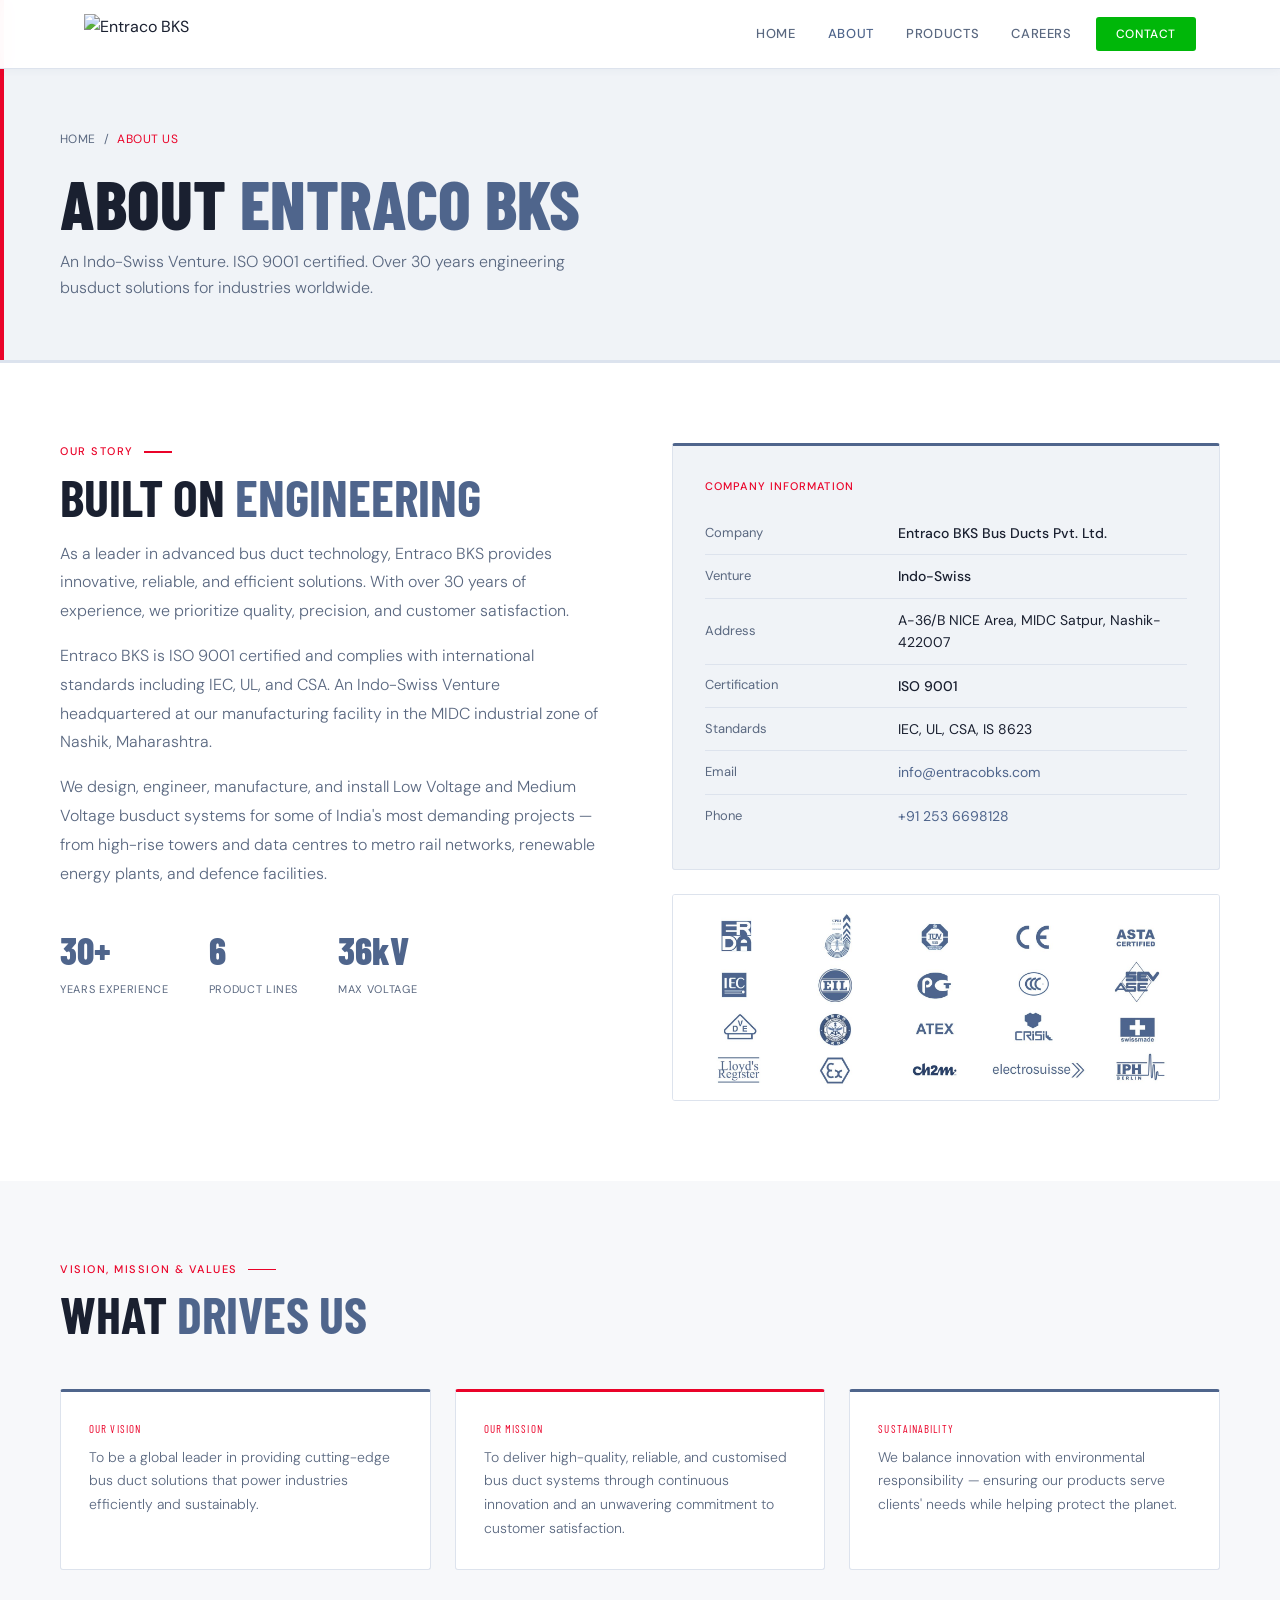
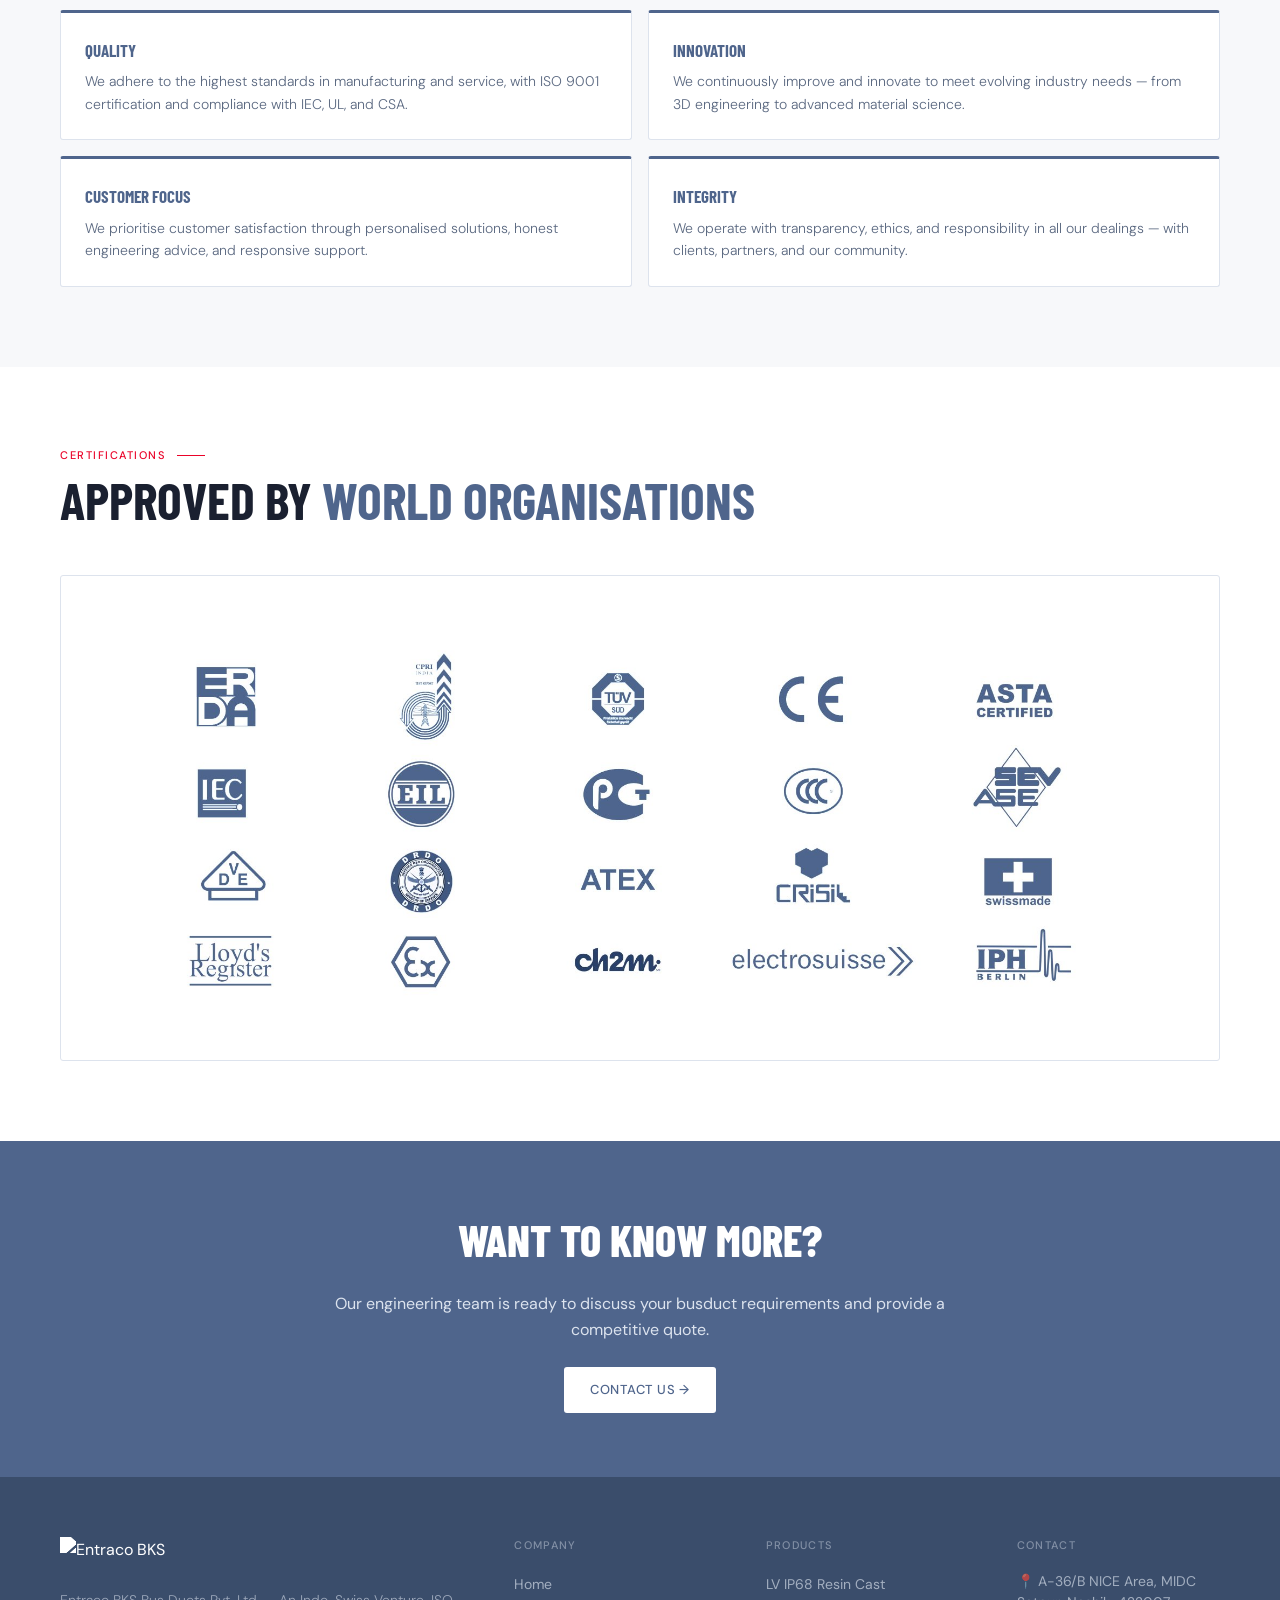
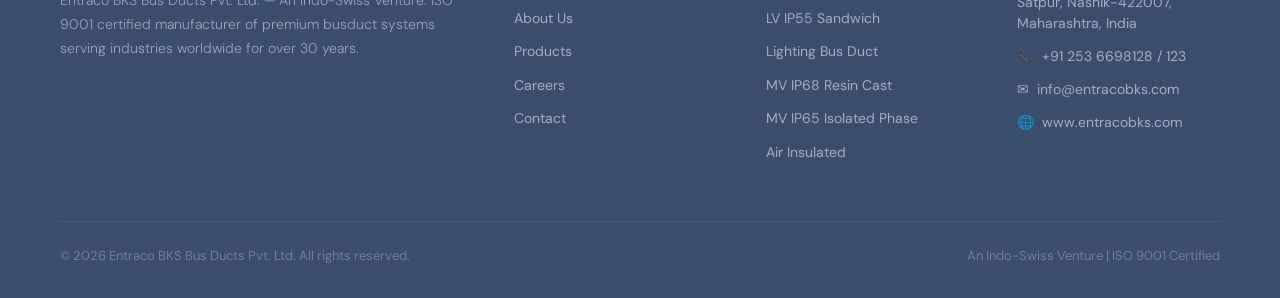
==== about.html @ f5a86797 "Initial upload with green theme and factory updates" ====
<!DOCTYPE html>
<html lang="en">
<head>
  <meta charset="UTF-8"><meta name="viewport" content="width=device-width, initial-scale=1.0">
  <title>About Us — Entraco BKS Bus Ducts Pvt. Ltd.</title>
  <link rel="stylesheet" href="css/style.css">
</head>
<body>
<div id="nav-root"></div>
<section class="page-hero">
  <div class="page-hero-accent"></div>
  <div class="page-hero-inner">
    <div class="breadcrumb"><a href="index.html">Home</a> / <span>About Us</span></div>
    <h1>About <span>Entraco BKS</span></h1>
    <p>An Indo-Swiss Venture. ISO 9001 certified. Over 30 years engineering busduct solutions for industries worldwide.</p>
  </div>
</section>

<section class="section">
  <div class="section-inner">
    <div class="about-grid fade-in">
      <div>
        <div class="section-label">Our Story</div>
        <h2 class="section-title">Built on <span>Engineering</span></h2>
        <p style="color:var(--muted);margin-top:1rem;line-height:1.8;font-weight:300">As a leader in advanced bus duct technology, Entraco BKS provides innovative, reliable, and efficient solutions. With over 30 years of experience, we prioritize quality, precision, and customer satisfaction.</p>
        <p style="color:var(--muted);margin-top:1rem;line-height:1.8;font-weight:300">Entraco BKS is ISO 9001 certified and complies with international standards including IEC, UL, and CSA. An Indo-Swiss Venture headquartered at our manufacturing facility in the MIDC industrial zone of Nashik, Maharashtra.</p>
        <p style="color:var(--muted);margin-top:1rem;line-height:1.8;font-weight:300">We design, engineer, manufacture, and install Low Voltage and Medium Voltage busduct systems for some of India's most demanding projects — from high-rise towers and data centres to metro rail networks, renewable energy plants, and defence facilities.</p>
        <div style="margin-top:2rem;display:flex;gap:2.5rem;flex-wrap:wrap">
          <div><div style="font-family:var(--font-head);font-size:38px;font-weight:800;color:var(--blue)">30+</div><div style="font-size:11px;color:var(--muted);text-transform:uppercase;letter-spacing:0.06em">Years Experience</div></div>
          <div><div style="font-family:var(--font-head);font-size:38px;font-weight:800;color:var(--blue)">6</div><div style="font-size:11px;color:var(--muted);text-transform:uppercase;letter-spacing:0.06em">Product Lines</div></div>
          <div><div style="font-family:var(--font-head);font-size:38px;font-weight:800;color:var(--blue)">36kV</div><div style="font-size:11px;color:var(--muted);text-transform:uppercase;letter-spacing:0.06em">Max Voltage</div></div>
        </div>
      </div>
      <div>
        <div style="background:var(--blue-xs);border:1px solid var(--border);border-top:3px solid var(--blue);padding:2rem;border-radius:3px;margin-bottom:1.5rem">
          <div style="font-size:11px;letter-spacing:0.1em;text-transform:uppercase;color:var(--red);margin-bottom:1rem;font-weight:500">Company Information</div>
          <table style="width:100%;font-size:14px;border-collapse:collapse">
            <tr style="border-bottom:1px solid var(--border)"><td style="padding:10px 0;color:var(--muted);font-size:13px;width:40%">Company</td><td style="padding:10px 0;font-weight:500">Entraco BKS Bus Ducts Pvt. Ltd.</td></tr>
            <tr style="border-bottom:1px solid var(--border)"><td style="padding:10px 0;color:var(--muted);font-size:13px">Venture</td><td style="padding:10px 0;font-weight:500">Indo-Swiss</td></tr>
            <tr style="border-bottom:1px solid var(--border)"><td style="padding:10px 0;color:var(--muted);font-size:13px">Address</td><td style="padding:10px 0">A-36/B NICE Area, MIDC Satpur, Nashik-422007</td></tr>
            <tr style="border-bottom:1px solid var(--border)"><td style="padding:10px 0;color:var(--muted);font-size:13px">Certification</td><td style="padding:10px 0;font-weight:500">ISO 9001</td></tr>
            <tr style="border-bottom:1px solid var(--border)"><td style="padding:10px 0;color:var(--muted);font-size:13px">Standards</td><td style="padding:10px 0">IEC, UL, CSA, IS 8623</td></tr>
            <tr style="border-bottom:1px solid var(--border)"><td style="padding:10px 0;color:var(--muted);font-size:13px">Email</td><td style="padding:10px 0"><a href="mailto:info@entracobks.com" style="color:var(--blue)">info@entracobks.com</a></td></tr>
            <tr><td style="padding:10px 0;color:var(--muted);font-size:13px">Phone</td><td style="padding:10px 0"><a href="tel:+912536698128" style="color:var(--blue)">+91 253 6698128</a></td></tr>
          </table>
        </div>
        <img src="images/certified_img.jpg" alt="Entraco BKS Certifications" style="width:100%;border-radius:3px;border:1px solid var(--border)">
      </div>
    </div>
  </div>
</section>

<section class="section section-alt">
  <div class="section-inner">
    <div class="section-head fade-in">
      <div class="section-label">Vision, Mission & Values</div>
      <h2 class="section-title">What <span>Drives Us</span></h2>
    </div>
    <div style="display:grid;grid-template-columns:1fr 1fr 1fr;gap:1.5rem;margin-bottom:2.5rem" class="fade-in">
      <div style="background:var(--white);border:1px solid var(--border);border-top:3px solid var(--blue);padding:1.75rem;border-radius:3px">
        <div style="font-family:var(--font-head);font-size:11px;letter-spacing:0.1em;text-transform:uppercase;color:var(--red);margin-bottom:0.5rem">Our Vision</div>
        <p style="font-size:14px;color:var(--muted);line-height:1.7;font-weight:300">To be a global leader in providing cutting-edge bus duct solutions that power industries efficiently and sustainably.</p>
      </div>
      <div style="background:var(--white);border:1px solid var(--border);border-top:3px solid var(--red);padding:1.75rem;border-radius:3px">
        <div style="font-family:var(--font-head);font-size:11px;letter-spacing:0.1em;text-transform:uppercase;color:var(--red);margin-bottom:0.5rem">Our Mission</div>
        <p style="font-size:14px;color:var(--muted);line-height:1.7;font-weight:300">To deliver high-quality, reliable, and customised bus duct systems through continuous innovation and an unwavering commitment to customer satisfaction.</p>
      </div>
      <div style="background:var(--white);border:1px solid var(--border);border-top:3px solid var(--blue);padding:1.75rem;border-radius:3px">
        <div style="font-family:var(--font-head);font-size:11px;letter-spacing:0.1em;text-transform:uppercase;color:var(--red);margin-bottom:0.5rem">Sustainability</div>
        <p style="font-size:14px;color:var(--muted);line-height:1.7;font-weight:300">We balance innovation with environmental responsibility — ensuring our products serve clients' needs while helping protect the planet.</p>
      </div>
    </div>
    <div class="value-cards fade-in">
      <div class="value-card"><h4>Quality</h4><p>We adhere to the highest standards in manufacturing and service, with ISO 9001 certification and compliance with IEC, UL, and CSA.</p></div>
      <div class="value-card"><h4>Innovation</h4><p>We continuously improve and innovate to meet evolving industry needs — from 3D engineering to advanced material science.</p></div>
      <div class="value-card"><h4>Customer Focus</h4><p>We prioritise customer satisfaction through personalised solutions, honest engineering advice, and responsive support.</p></div>
      <div class="value-card"><h4>Integrity</h4><p>We operate with transparency, ethics, and responsibility in all our dealings — with clients, partners, and our community.</p></div>
    </div>
  </div>
</section>

<section class="section">
  <div class="section-inner">
    <div class="section-head fade-in">
      <div class="section-label">Certifications</div>
      <h2 class="section-title">Approved by <span>World Organisations</span></h2>
    </div>
    <div class="fade-in" style="background:var(--white);border:1px solid var(--border);border-radius:3px;padding:2.5rem;margin-top:1rem">
      <img src="images/certified_img.jpg" alt="Entraco BKS Certifications — ERDA, CPRI, TÜV SÜD, CE, ASTA, IEC, EIL, ATEX, CRISIL, Lloyd's Register, VDE, DRDO, SwissMade, electrosuisse, IPH Berlin" style="width:100%;height:auto;display:block">
    </div>
  </div>
</section>

<div class="cta-strip">
  <div style="max-width:680px;margin:0 auto">
    <h2>Want to Know More?</h2>
    <p>Our engineering team is ready to discuss your busduct requirements and provide a competitive quote.</p>
    <a href="contact.html" class="btn btn-white">Contact Us →</a>
  </div>
</div>
<div id="footer-root"></div>
<script src="js/components.js"></script>
<script>document.getElementById('nav-root').innerHTML=getNav('about');document.getElementById('footer-root').innerHTML=getFooter();</script>
<script src="js/main.js"></script>
</body>
</html>
---- css/style.css ----
@import url('https://fonts.googleapis.com/css2?family=Barlow+Condensed:wght@400;600;700;800&family=DM+Sans:ital,wght@0,300;0,400;0,500;1,300&display=swap');

:root {
  --blue:    #4f658c;
  --blue-dk: #3a4d6b;
  --blue-lt: #dce3ee;
  --blue-xs: #f0f3f7;
  --link:    #005ea5;
  --green:   #00b709;
  --green-dk:#009207;
  --green-lt:#d2ffd4;
  --red:     #ea0329;
  --red-dk:  #c50222;
  --white:   #ffffff;
  --off:     #f7f8fa;
  --text:    #1a2030;
  --muted:   #5a6880;
  --border:  #dde3ed;
  --font-head: 'Barlow Condensed', sans-serif;
  --font-body: 'DM Sans', sans-serif;
  --max: 1160px;
  --radius: 3px;
}

*, *::before, *::after { box-sizing: border-box; margin: 0; padding: 0; }
html { scroll-behavior: smooth; }
body { font-family: var(--font-body); background: var(--white); color: var(--text); font-size: 16px; line-height: 1.6; overflow-x: hidden; }
img { max-width: 100%; display: block; }
a { color: inherit; text-decoration: none; }
a.text-link { color: var(--link); text-decoration: underline; text-underline-offset: 2px; }
a.text-link:hover { color: var(--blue-dk); }
.badge-green { background: var(--green-lt); color: #006b05; border: 1px solid #a3e8a5; padding: 4px 12px; border-radius: 2px; font-size: 11px; letter-spacing: 0.07em; text-transform: uppercase; font-weight: 500; }
.badge-blue { background: var(--blue-xs); color: var(--link); border: 1px solid var(--blue-lt); padding: 4px 12px; border-radius: 2px; font-size: 11px; letter-spacing: 0.07em; text-transform: uppercase; font-weight: 500; }

.nav { position: fixed; top: 0; left: 0; right: 0; z-index: 100; background: rgba(255,255,255,0.97); backdrop-filter: blur(10px); border-bottom: 1px solid var(--border); box-shadow: 0 1px 8px rgba(79,101,140,0.06); }
.nav-inner { max-width: var(--max); margin: 0 auto; display: flex; align-items: center; justify-content: space-between; padding: 0 1.5rem; height: 68px; }
.nav-logo { display: flex; align-items: center; gap: 10px; }
.nav-logo img { height: 38px; width: auto; object-fit: contain; }
.nav-logo-text { font-family: var(--font-head); font-size: 20px; font-weight: 800; letter-spacing: 0.06em; color: var(--blue); display: flex; align-items: center; gap: 2px; }
.nav-logo-text span { color: var(--red); }
.nav-links { display: flex; align-items: center; gap: 0; list-style: none; }
.nav-links a { display: block; padding: 0 1rem; font-size: 13px; font-weight: 500; letter-spacing: 0.05em; text-transform: uppercase; color: var(--muted); transition: color 0.2s; line-height: 68px; }
.nav-links a:hover, .nav-links a.active { color: var(--blue); }
.nav-cta { background: var(--green) !important; color: var(--white) !important; padding: 9px 20px !important; border-radius: var(--radius); font-size: 12px !important; font-weight: 500 !important; letter-spacing: 0.08em; text-transform: uppercase !important; transition: background 0.2s; line-height: normal !important; margin-left: 0.5rem; }
.nav-cta:hover { background: var(--green-dk) !important; }
.hamburger { display: none; flex-direction: column; gap: 5px; cursor: pointer; padding: 8px; background: none; border: none; }
.hamburger span { display: block; width: 24px; height: 2px; background: var(--blue); transition: all 0.3s; }
.mobile-menu { display: none; position: fixed; inset: 0; z-index: 99; background: var(--white); flex-direction: column; align-items: center; justify-content: center; gap: 2rem; }
.mobile-menu.open { display: flex; }
.mobile-menu a { font-family: var(--font-head); font-size: 34px; font-weight: 800; letter-spacing: 0.05em; text-transform: uppercase; color: var(--text); transition: color 0.2s; }
.mobile-menu a:hover { color: var(--green); }
.mobile-menu .close-btn { position: absolute; top: 1.5rem; right: 1.5rem; background: none; border: none; color: var(--blue); font-size: 32px; cursor: pointer; }

.hero { min-height: 100vh; display: flex; align-items: center; position: relative; overflow: hidden; padding: 100px 1.5rem 60px; background: var(--white); }
.hero-bg-shape { position: absolute; right: 0; top: 0; bottom: 0; width: 46%; background: var(--blue-xs); clip-path: polygon(10% 0, 100% 0, 100% 100%, 0 100%); }
.hero-inner { position: relative; max-width: var(--max); margin: 0 auto; width: 100%; display: grid; grid-template-columns: 1fr 1fr; gap: 4rem; align-items: center; }
.hero-content {}
.hero-visual { position: relative; }
.hero-visual img { width: 100%; max-width: 500px; border-radius: 4px; box-shadow: 0 16px 48px rgba(79,101,140,0.15); }
.hero-tag { display: inline-flex; align-items: center; gap: 8px; background: rgba(234,3,41,0.07); border: 1px solid rgba(234,3,41,0.2); color: var(--red); padding: 6px 14px; border-radius: 2px; font-size: 11px; font-weight: 500; letter-spacing: 0.12em; text-transform: uppercase; margin-bottom: 1.5rem; }
.hero-tag::before { content: ''; width: 6px; height: 6px; background: var(--red); border-radius: 50%; }
.hero h1 { font-family: var(--font-head); font-size: clamp(44px, 5.5vw, 80px); font-weight: 800; line-height: 0.95; letter-spacing: -0.01em; text-transform: uppercase; color: var(--text); margin-bottom: 1.5rem; }
.hero h1 em { color: var(--blue); font-style: normal; display: block; }
.hero-sub { font-size: 16px; color: var(--muted); max-width: 460px; margin-bottom: 2.5rem; font-weight: 300; line-height: 1.7; }
.hero-btns { display: flex; gap: 1rem; flex-wrap: wrap; }
.btn { display: inline-flex; align-items: center; gap: 8px; padding: 13px 26px; border-radius: var(--radius); font-size: 13px; font-weight: 500; letter-spacing: 0.06em; text-transform: uppercase; cursor: pointer; transition: all 0.2s; border: none; font-family: var(--font-body); }
.btn-primary { background: var(--green); color: var(--white); }
.btn-primary:hover { background: var(--green-dk); }
.btn-outline { background: transparent; color: var(--blue); border: 1.5px solid var(--blue); }
.btn-outline:hover { background: var(--blue); color: var(--white); }
.btn-white { background: var(--white); color: var(--blue); }
.btn-white:hover { background: var(--blue-lt); }
.hero-stats { display: flex; gap: 2.5rem; margin-top: 3rem; padding-top: 2rem; border-top: 1px solid var(--border); flex-wrap: wrap; }
.stat-item .num { font-family: var(--font-head); font-size: 38px; font-weight: 800; color: var(--blue); line-height: 1; }
.stat-item .lbl { font-size: 11px; color: var(--muted); letter-spacing: 0.06em; text-transform: uppercase; margin-top: 3px; }

.section { padding: 80px 1.5rem; }
.section-inner { max-width: var(--max); margin: 0 auto; }
.section-alt { background: var(--off); }
.section-blue { background: var(--blue); }
.section-head { margin-bottom: 3rem; }
.section-label { font-size: 11px; letter-spacing: 0.14em; text-transform: uppercase; color: var(--red); font-weight: 500; margin-bottom: 0.5rem; display: flex; align-items: center; gap: 10px; }
.section-label::after { content: ''; flex: 0 0 28px; height: 1.5px; background: var(--red); }
.section-title { font-family: var(--font-head); font-size: clamp(30px, 4.5vw, 52px); font-weight: 700; text-transform: uppercase; line-height: 1.05; color: var(--text); }
.section-title span { color: var(--blue); }
.section-title.inv { color: var(--white); }
.section-title.inv span { color: var(--blue-lt); }
.section-desc { color: var(--muted); font-size: 16px; margin-top: 0.75rem; max-width: 580px; font-weight: 300; }
.section-desc.inv { color: var(--blue-lt); }

.products-grid { display: grid; grid-template-columns: repeat(auto-fill, minmax(270px, 1fr)); gap: 1px; background: var(--border); border: 1px solid var(--border); }
.product-card { background: var(--white); padding: 2rem; display: flex; flex-direction: column; gap: 0.6rem; transition: background 0.2s; text-decoration: none; color: inherit; position: relative; overflow: hidden; }
.product-card::after { content: ''; position: absolute; bottom: 0; left: 0; right: 0; height: 3px; background: var(--red); transform: scaleX(0); transition: transform 0.25s; transform-origin: left; }
.product-card:hover { background: var(--blue-xs); }
.product-card:hover::after { transform: scaleX(1); }
.product-tag { font-size: 10px; letter-spacing: 0.1em; text-transform: uppercase; color: var(--red); font-weight: 500; }
.product-card h3 { font-family: var(--font-head); font-size: 22px; font-weight: 700; text-transform: uppercase; line-height: 1.1; color: var(--blue-dk); }
.product-card p { font-size: 14px; color: var(--muted); font-weight: 300; line-height: 1.5; }
.product-card .arrow { margin-top: auto; padding-top: 0.5rem; font-size: 12px; color: var(--red); letter-spacing: 0.08em; text-transform: uppercase; font-weight: 500; display: flex; align-items: center; gap: 6px; }

.industries-grid { display: grid; grid-template-columns: repeat(auto-fill, minmax(145px, 1fr)); gap: 1px; background: var(--border); border: 1px solid var(--border); margin-top: 2rem; }
.industry-item { background: var(--white); padding: 1.4rem 0.75rem; text-align: center; transition: background 0.2s; }
.industry-item:hover { background: var(--blue-xs); }
.industry-icon { font-size: 24px; margin-bottom: 0.5rem; }
.industry-item h4 { font-size: 11px; letter-spacing: 0.04em; text-transform: uppercase; color: var(--blue); font-weight: 500; line-height: 1.3; }

.advantages-grid { display: grid; grid-template-columns: repeat(auto-fill, minmax(250px, 1fr)); gap: 1rem; margin-top: 2.5rem; }
.advantage-card { border: 1px solid var(--border); padding: 1.25rem 1.5rem; border-radius: var(--radius); background: var(--white); border-left: 3px solid var(--red); transition: box-shadow 0.2s; }
.advantage-card:hover { box-shadow: 0 4px 16px rgba(79,101,140,0.1); }
.advantage-card h4 { font-family: var(--font-head); font-size: 16px; font-weight: 700; text-transform: uppercase; color: var(--blue-dk); margin-bottom: 0.35rem; }
.advantage-card p { font-size: 14px; color: var(--muted); line-height: 1.55; font-weight: 300; }

.certs-grid { display: grid; grid-template-columns: repeat(auto-fill, minmax(105px, 1fr)); gap: 1px; background: var(--border); border: 1px solid var(--border); margin-top: 2rem; }
.cert-item { background: var(--white); padding: 1.25rem 0.5rem; text-align: center; transition: background 0.2s; }
.cert-item:hover { background: var(--blue-xs); }
.cert-name { font-size: 15px; font-weight: 700; color: var(--blue-dk); letter-spacing: 0.04em; font-family: var(--font-head); }
.cert-sub { font-size: 10px; color: var(--muted); text-transform: uppercase; letter-spacing: 0.06em; margin-top: 2px; }

.compare-wrap { overflow-x: auto; margin-top: 2rem; }
.compare-table { width: 100%; border-collapse: collapse; min-width: 500px; }
.compare-table th { background: var(--blue); color: var(--white); padding: 12px 16px; font-size: 13px; font-weight: 500; letter-spacing: 0.04em; text-align: left; }
.compare-table th:first-child { background: var(--blue-dk); }
.compare-table td { padding: 11px 16px; font-size: 14px; border-bottom: 1px solid var(--border); }
.compare-table tr:nth-child(even) td { background: var(--off); }
.compare-table td:first-child { font-weight: 500; color: var(--blue-dk); font-size: 13px; }

.steps { display: flex; flex-direction: column; }
.step { display: grid; grid-template-columns: 76px 1fr; border-bottom: 1px solid var(--border); padding: 1.75rem 0; }
.step:first-child { border-top: 1px solid var(--border); }
.step-num { font-family: var(--font-head); font-size: 54px; font-weight: 800; color: var(--blue-lt); line-height: 1; padding-top: 4px; }
.step-content h3 { font-family: var(--font-head); font-size: 21px; font-weight: 700; text-transform: uppercase; color: var(--blue-dk); margin-bottom: 0.4rem; }
.step-content p { font-size: 14px; color: var(--muted); font-weight: 300; line-height: 1.6; }

.clients-grid { display: grid; grid-template-columns: repeat(auto-fill, minmax(120px, 1fr)); gap: 1px; background: var(--border); border: 1px solid var(--border); }
.client-item { background: var(--white); aspect-ratio: 2/1; display: flex; align-items: center; justify-content: center; padding: 0.75rem; transition: background 0.2s; }
.client-item:hover { background: var(--blue-xs); }
.client-item img { max-height: 36px; width: auto; object-fit: contain; filter: grayscale(1) opacity(0.45); transition: all 0.2s; }
.client-item:hover img { filter: grayscale(0) opacity(1); }

.cta-strip { background: var(--blue); padding: 4rem 1.5rem; text-align: center; }
.cta-strip h2 { font-family: var(--font-head); font-size: clamp(28px, 4vw, 44px); font-weight: 800; text-transform: uppercase; color: var(--white); margin-bottom: 1rem; }
.cta-strip p { color: var(--blue-lt); margin-bottom: 1.5rem; font-size: 16px; }

footer { background: var(--blue-dk); padding: 60px 1.5rem 2rem; }
.footer-inner { max-width: var(--max); margin: 0 auto; display: grid; grid-template-columns: 2fr 1fr 1fr 1fr; gap: 3rem; margin-bottom: 3rem; }
.footer-brand p { font-size: 14px; color: rgba(220,227,238,0.6); line-height: 1.7; margin-top: 1rem; font-weight: 300; }
.footer-logo-text { font-family: var(--font-head); font-size: 22px; font-weight: 800; color: var(--white); letter-spacing: 0.06em; }
.footer-logo-text span { color: var(--red); }
.footer-col h4 { font-size: 11px; letter-spacing: 0.12em; text-transform: uppercase; color: rgba(220,227,238,0.45); font-weight: 500; margin-bottom: 1rem; }
.footer-col ul { list-style: none; }
.footer-col ul li { margin-bottom: 0.5rem; }
.footer-col ul a { font-size: 14px; color: rgba(220,227,238,0.65); transition: color 0.2s; }
.footer-col ul a:hover { color: var(--white); }
.footer-contact-item { display: flex; gap: 8px; margin-bottom: 0.75rem; font-size: 14px; color: rgba(220,227,238,0.65); line-height: 1.5; }
.footer-bottom { border-top: 1px solid rgba(255,255,255,0.08); padding-top: 1.5rem; display: flex; justify-content: space-between; align-items: center; flex-wrap: wrap; gap: 1rem; font-size: 13px; color: rgba(220,227,238,0.35); max-width: var(--max); margin: 0 auto; }

.page-hero { padding: 130px 1.5rem 60px; background: var(--blue-xs); border-bottom: 3px solid var(--blue-lt); position: relative; overflow: hidden; }
.page-hero-inner { position: relative; max-width: var(--max); margin: 0 auto; }
.page-hero-accent { position: absolute; left: 0; top: 0; bottom: 0; width: 4px; background: var(--red); }
.breadcrumb { display: flex; gap: 8px; align-items: center; font-size: 12px; color: var(--muted); margin-bottom: 1.25rem; letter-spacing: 0.04em; text-transform: uppercase; }
.breadcrumb a { color: var(--muted); transition: color 0.2s; }
.breadcrumb a:hover { color: var(--blue); }
.breadcrumb span { color: var(--red); }
.page-hero h1 { font-family: var(--font-head); font-size: clamp(36px, 5.5vw, 68px); font-weight: 800; text-transform: uppercase; line-height: 1; color: var(--text); margin-bottom: 0.75rem; }
.page-hero h1 span { color: var(--blue); }
.page-hero p { font-size: 16px; color: var(--muted); font-weight: 300; max-width: 540px; }

.form-grid { display: grid; grid-template-columns: 1fr 1fr; gap: 1rem; }
.form-full { grid-column: 1 / -1; }
.form-group { display: flex; flex-direction: column; gap: 6px; }
.form-group label { font-size: 12px; letter-spacing: 0.07em; text-transform: uppercase; color: var(--muted); font-weight: 500; }
.form-group input, .form-group textarea, .form-group select { background: var(--off); border: 1.5px solid var(--border); color: var(--text); padding: 11px 14px; border-radius: var(--radius); font-family: var(--font-body); font-size: 15px; transition: border-color 0.2s; outline: none; }
.form-group input:focus, .form-group textarea:focus, .form-group select:focus { border-color: var(--blue); background: var(--white); }
.form-group textarea { min-height: 130px; resize: vertical; }

.spec-table { width: 100%; border-collapse: collapse; }
.spec-table tr { border-bottom: 1px solid var(--border); }
.spec-table td { padding: 11px 0; font-size: 14px; }
.spec-table td:first-child { color: var(--muted); width: 48%; font-size: 13px; }
.spec-table td:last-child { color: var(--text); font-weight: 500; }

.product-detail-grid { display: grid; grid-template-columns: 1fr 1fr; gap: 4rem; align-items: start; }
.about-grid { display: grid; grid-template-columns: 1fr 1fr; gap: 4rem; align-items: start; }
.value-cards { display: grid; grid-template-columns: 1fr 1fr; gap: 1rem; margin-top: 2rem; }
.value-card { background: var(--white); border: 1px solid var(--border); border-top: 3px solid var(--blue); padding: 1.5rem; border-radius: var(--radius); }
.value-card h4 { font-family: var(--font-head); font-size: 17px; font-weight: 700; text-transform: uppercase; color: var(--blue); margin-bottom: 0.4rem; }
.value-card p { font-size: 14px; color: var(--muted); font-weight: 300; line-height: 1.6; }

.job-card { border: 1px solid var(--border); padding: 1.5rem; border-radius: var(--radius); margin-bottom: 1rem; transition: border-color 0.2s; background: var(--white); }
.job-card:hover { border-color: var(--blue); box-shadow: 0 4px 16px rgba(79,101,140,0.08); }
.job-header { display: flex; justify-content: space-between; align-items: flex-start; flex-wrap: wrap; gap: 0.75rem; margin-bottom: 0.75rem; }
.job-title { font-family: var(--font-head); font-size: 21px; font-weight: 700; text-transform: uppercase; color: var(--blue-dk); }
.job-badge { background: rgba(234,3,41,0.07); color: var(--red); border: 1px solid rgba(234,3,41,0.2); padding: 4px 12px; border-radius: 2px; font-size: 11px; letter-spacing: 0.07em; text-transform: uppercase; }
.job-meta { display: flex; gap: 1.25rem; flex-wrap: wrap; margin-bottom: 0.75rem; }
.job-meta span { font-size: 13px; color: var(--muted); }

.fade-in { opacity: 0; transform: translateY(20px); transition: opacity 0.6s ease, transform 0.6s ease; }
.fade-in.visible { opacity: 1; transform: none; }

/* Industries image grid — large images like live site */
.industries-img-grid { display: grid; grid-template-columns: repeat(4, 1fr); gap: 1rem; margin-top: 2rem; }
.ind-img-item { position: relative; border-radius: var(--radius); overflow: hidden; border: 1px solid var(--border); }
.ind-img-item img { width: 100%; aspect-ratio: 2/1; object-fit: cover; display: block; transition: transform 0.3s ease; }
.ind-img-item:hover img { transform: scale(1.04); }
.ind-img-label { position: absolute; bottom: 0; left: 0; right: 0; background: linear-gradient(transparent, rgba(10,22,40,0.82)); color: #fff; padding: 1.5rem 0.75rem 0.65rem; font-size: 12px; font-weight: 500; letter-spacing: 0.06em; text-transform: uppercase; text-align: center; }
@media (max-width: 900px) { .industries-img-grid { grid-template-columns: repeat(3, 1fr); } }
@media (max-width: 580px) { .industries-img-grid { grid-template-columns: repeat(2, 1fr); } }

/* Icon advantages */
.icon-advantages { display: grid; grid-template-columns: repeat(auto-fill, minmax(220px, 1fr)); gap: 1.5rem; margin-top: 2.5rem; }
.icon-adv-card { border: 1px solid var(--border); padding: 1.5rem; border-radius: var(--radius); background: var(--white); text-align: center; transition: box-shadow 0.2s, border-color 0.2s; }
.icon-adv-card:hover { box-shadow: 0 4px 18px rgba(79,101,140,0.1); border-color: var(--blue-lt); }
.icon-adv-icon { width: 56px; height: 56px; margin: 0 auto 1rem; }
.icon-adv-icon img { width: 100%; height: 100%; object-fit: contain; }
.icon-adv-card h4 { font-family: var(--font-head); font-size: 16px; font-weight: 700; text-transform: uppercase; color: var(--blue-dk); margin-bottom: 0.35rem; }
.icon-adv-card p { font-size: 13px; color: var(--muted); line-height: 1.55; font-weight: 300; }

/* Compact page hero */
.page-hero-compact { padding: 95px 1.5rem 32px; background: var(--blue-xs); border-bottom: 2px solid var(--blue-lt); position: relative; overflow: hidden; }
.page-hero-compact h1 { font-family: var(--font-head); font-size: clamp(30px, 4vw, 50px); font-weight: 800; text-transform: uppercase; line-height: 1; color: var(--text); margin-bottom: 0.5rem; }
.page-hero-compact h1 span { color: var(--blue); }
.page-hero-compact p { font-size: 14px; color: var(--muted); font-weight: 300; max-width: 540px; }

/* Product image cards */
.product-img-card { background: var(--white); border: 1px solid var(--border); border-radius: var(--radius); overflow: hidden; transition: box-shadow 0.2s; display: flex; flex-direction: column; }
.product-img-card:hover { box-shadow: 0 6px 24px rgba(79,101,140,0.12); }
.product-img-card img { width: 100%; aspect-ratio: 16/9; object-fit: cover; }
.product-img-card .prod-body { padding: 1.25rem 1.5rem 1.5rem; flex: 1; display: flex; flex-direction: column; gap: 0.5rem; }
.product-img-card .prod-tag { font-size: 10px; letter-spacing: 0.1em; text-transform: uppercase; color: var(--green); font-weight: 500; }
.product-img-card h3 { font-family: var(--font-head); font-size: 20px; font-weight: 700; text-transform: uppercase; color: var(--blue-dk); line-height: 1.1; }
.product-img-card p { font-size: 13px; color: var(--muted); line-height: 1.5; font-weight: 300; flex: 1; }
.product-img-card .prod-specs { display: flex; gap: 0.5rem; flex-wrap: wrap; margin-top: 0.25rem; }
.product-img-card .prod-spec { background: var(--blue-xs); color: var(--blue-dk); font-size: 11px; padding: 3px 8px; border-radius: 2px; font-weight: 500; }
.product-img-card .prod-link { margin-top: 0.75rem; font-size: 12px; color: var(--link); font-weight: 500; letter-spacing: 0.06em; text-transform: uppercase; }

@media (max-width: 900px) {
  .footer-inner { grid-template-columns: 1fr 1fr; }
  .product-detail-grid { grid-template-columns: 1fr; gap: 2rem; }
  .about-grid { grid-template-columns: 1fr; gap: 2rem; }
  .hero-inner { grid-template-columns: 1fr; }
  .hero-visual { display: none; }
  .hero-bg-shape { display: none; }
}
@media (max-width: 640px) {
  .nav-links { display: none; }
  .hamburger { display: flex; }
  .footer-inner { grid-template-columns: 1fr; gap: 2rem; }
  .form-grid { grid-template-columns: 1fr; }
  .hero-stats { gap: 1.5rem; }
  .step { grid-template-columns: 56px 1fr; }
  .step-num { font-size: 38px; }
  .value-cards { grid-template-columns: 1fr; }
  .section { padding: 60px 1.5rem; }
  .advantages-grid { grid-template-columns: 1fr; }
}
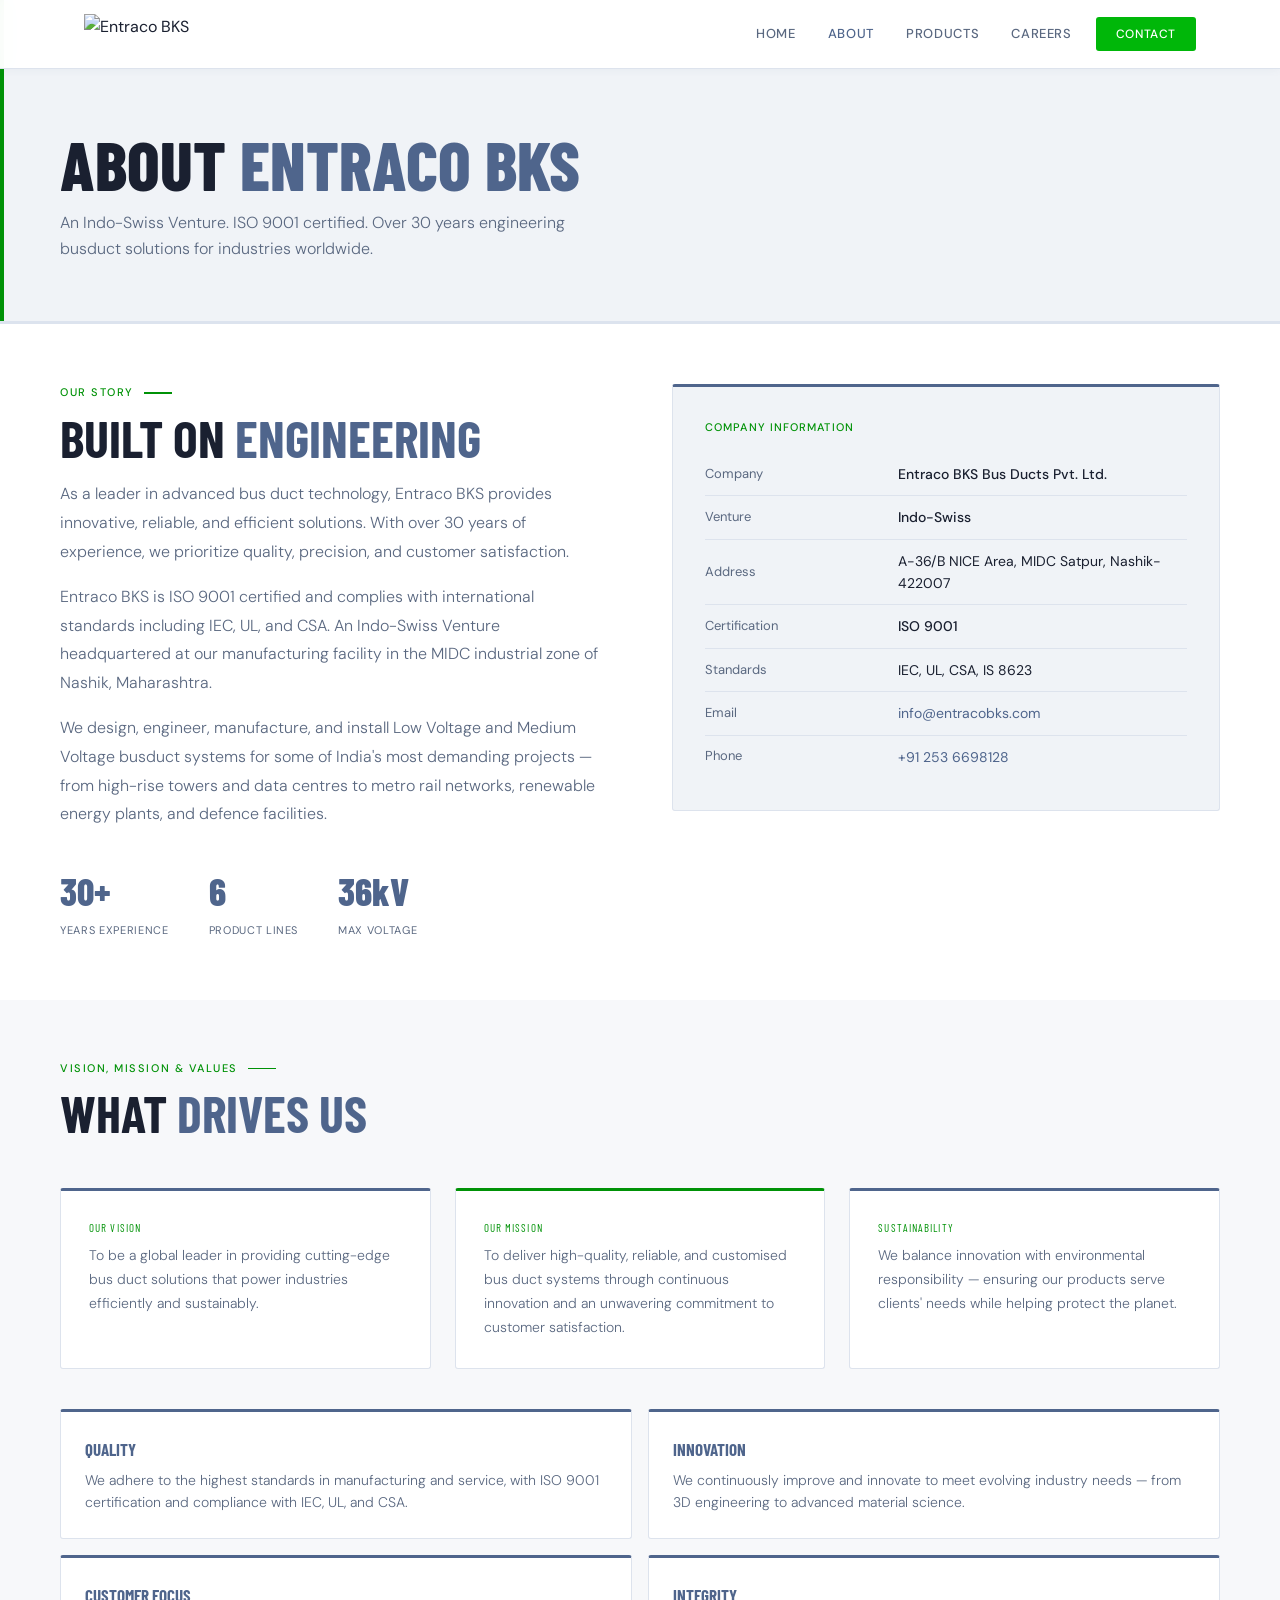
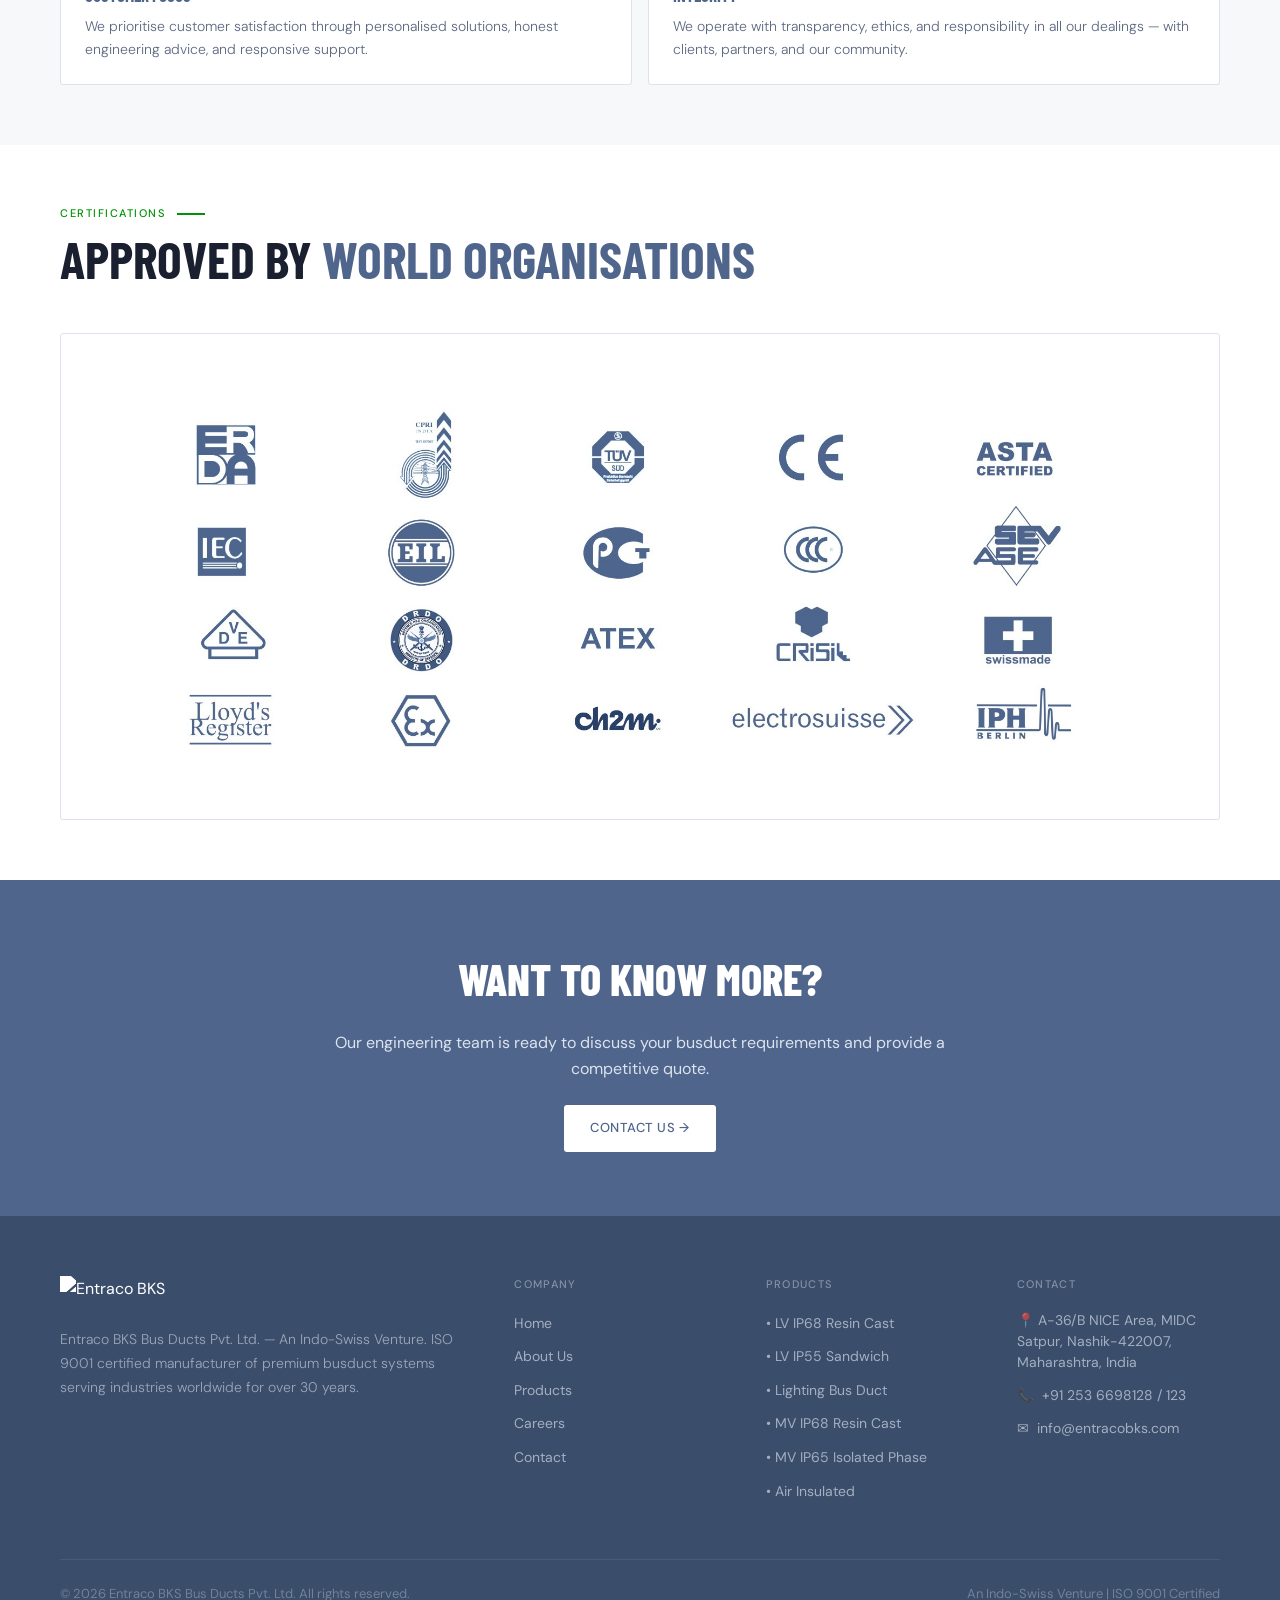
==== commit e57b2c73: "Update site assets and HTML" ====
--- a/about.html
+++ b/about.html
@@ -10,7 +10,6 @@
 <section class="page-hero">
   <div class="page-hero-accent"></div>
   <div class="page-hero-inner">
-    <div class="breadcrumb"><a href="index.html">Home</a> / <span>About Us</span></div>
     <h1>About <span>Entraco BKS</span></h1>
     <p>An Indo-Swiss Venture. ISO 9001 certified. Over 30 years engineering busduct solutions for industries worldwide.</p>
   </div>
@@ -43,9 +42,6 @@
             <tr style="border-bottom:1px solid var(--border)"><td style="padding:10px 0;color:var(--muted);font-size:13px">Email</td><td style="padding:10px 0"><a href="mailto:info@entracobks.com" style="color:var(--blue)">info@entracobks.com</a></td></tr>
             <tr><td style="padding:10px 0;color:var(--muted);font-size:13px">Phone</td><td style="padding:10px 0"><a href="tel:+912536698128" style="color:var(--blue)">+91 253 6698128</a></td></tr>
           </table>
-        </div>
-        <img src="images/certified_img.jpg" alt="Entraco BKS Certifications" style="width:100%;border-radius:3px;border:1px solid var(--border)">
-      </div>
     </div>
   </div>
 </section>
--- a/css/style.css
+++ b/css/style.css
@@ -9,8 +9,8 @@
   --green:   #00b709;
   --green-dk:#009207;
   --green-lt:#d2ffd4;
-  --red:     #ea0329;
-  --red-dk:  #c50222;
+  --red:     #009207;
+  --red-dk:  #009207;
   --white:   #ffffff;
   --off:     #f7f8fa;
   --text:    #1a2030;
@@ -51,7 +51,7 @@
 .mobile-menu a:hover { color: var(--green); }
 .mobile-menu .close-btn { position: absolute; top: 1.5rem; right: 1.5rem; background: none; border: none; color: var(--blue); font-size: 32px; cursor: pointer; }
 
-.hero { min-height: 100vh; display: flex; align-items: center; position: relative; overflow: hidden; padding: 100px 1.5rem 60px; background: var(--white); }
+.hero { min-height: 72vh; display: flex; align-items: center; position: relative; overflow: hidden; padding: 72px 1.5rem 60px; background: var(--white); }
 .hero-bg-shape { position: absolute; right: 0; top: 0; bottom: 0; width: 46%; background: var(--blue-xs); clip-path: polygon(10% 0, 100% 0, 100% 100%, 0 100%); }
 .hero-inner { position: relative; max-width: var(--max); margin: 0 auto; width: 100%; display: grid; grid-template-columns: 1fr 1fr; gap: 4rem; align-items: center; }
 .hero-content {}
@@ -70,11 +70,11 @@
 .btn-outline:hover { background: var(--blue); color: var(--white); }
 .btn-white { background: var(--white); color: var(--blue); }
 .btn-white:hover { background: var(--blue-lt); }
-.hero-stats { display: flex; gap: 2.5rem; margin-top: 3rem; padding-top: 2rem; border-top: 1px solid var(--border); flex-wrap: wrap; }
+.hero-stats { display: flex; gap: 2.5rem; margin-top: 1.5rem; padding-top: 2rem; border-top: 1px solid var(--border); flex-wrap: wrap; }
 .stat-item .num { font-family: var(--font-head); font-size: 38px; font-weight: 800; color: var(--blue); line-height: 1; }
 .stat-item .lbl { font-size: 11px; color: var(--muted); letter-spacing: 0.06em; text-transform: uppercase; margin-top: 3px; }
 
-.section { padding: 80px 1.5rem; }
+.section { padding: 60px 1.5rem; }
 .section-inner { max-width: var(--max); margin: 0 auto; }
 .section-alt { background: var(--off); }
 .section-blue { background: var(--blue); }
@@ -250,6 +250,70 @@
   .step { grid-template-columns: 56px 1fr; }
   .step-num { font-size: 38px; }
   .value-cards { grid-template-columns: 1fr; }
-  .section { padding: 60px 1.5rem; }
+  .section { padding: 20px 1.5rem; }
   .advantages-grid { grid-template-columns: 1fr; }
 }
+/* ── LOGO SCROLL MARQUEE ── */
+@keyframes slide {
+  from { transform: translateX(0); }
+  to   { transform: translateX(-100%); }
+}
+
+.logos {
+  overflow: hidden;
+  padding: 20px 0;
+  background: var(--white);
+  white-space: nowrap;
+  position: relative;
+  /* fade edges */
+}
+
+.logos::before,
+.logos::after {
+  content: "";
+  position: absolute;
+  top: 0;
+  bottom: 0;
+  width: 120px;
+  z-index: 2;
+  pointer-events: none;
+}
+
+.logos::before {
+  left: 0;
+  background: linear-gradient(to right, var(--white), transparent);
+}
+
+.logos::after {
+  right: 0;
+  background: linear-gradient(to left, var(--white), transparent);
+}
+
+.logos:hover .logos-slide {
+  animation-play-state: paused;
+}
+
+/* Two identical slides sit side-by-side; when the first finishes sliding
+   fully off-screen (-100%) the second seamlessly takes over */
+.logos-slide {
+  display: inline-flex;
+  align-items: center;
+  gap: 0;
+  animation: slide 60s linear infinite;
+  /* will-change keeps the GPU layer active for smooth motion */
+  will-change: transform;
+}
+
+.logos-slide img {
+  height: 64px;
+  width: auto;
+  margin: 0 28px;
+  object-fit: contain;
+  filter: grayscale(1) opacity(0.55);
+  transition: filter 0.2s;
+  flex-shrink: 0;
+}
+
+.logos-slide img:hover {
+  filter: grayscale(0) opacity(1);
+}
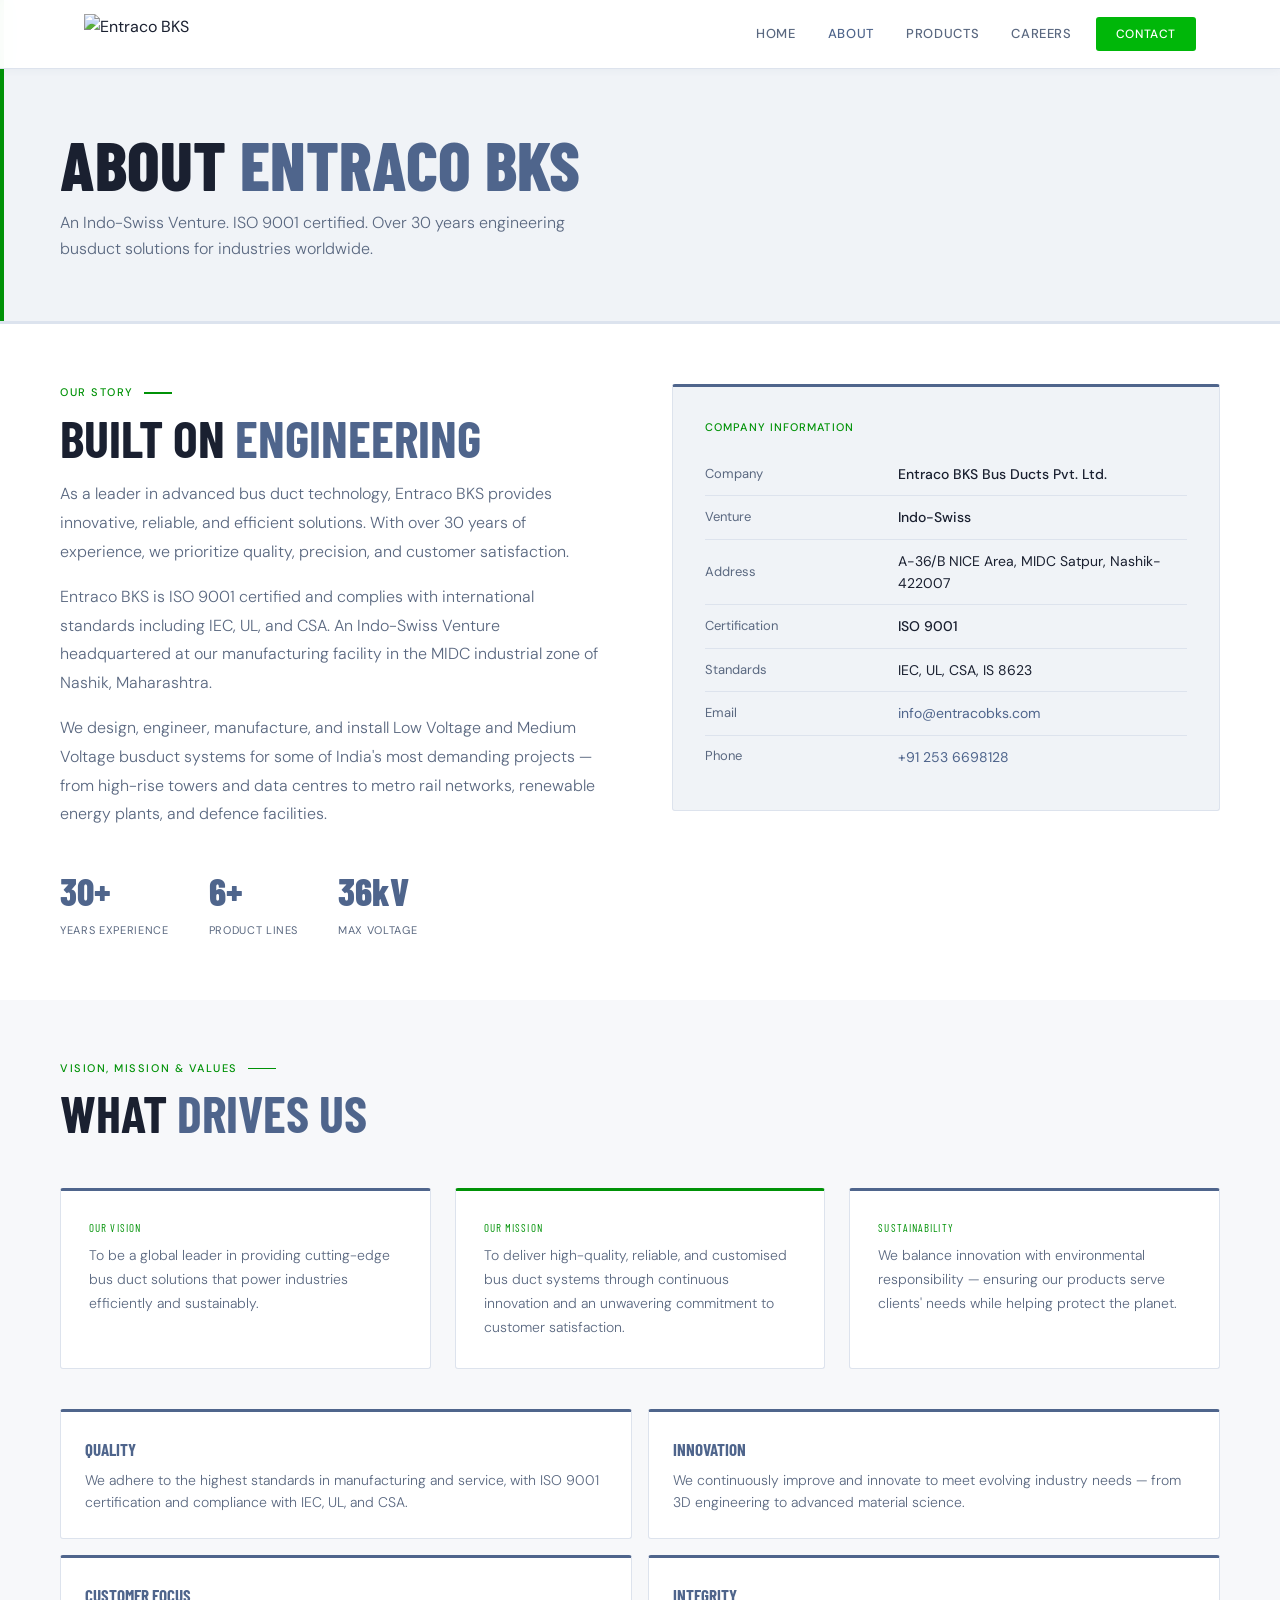
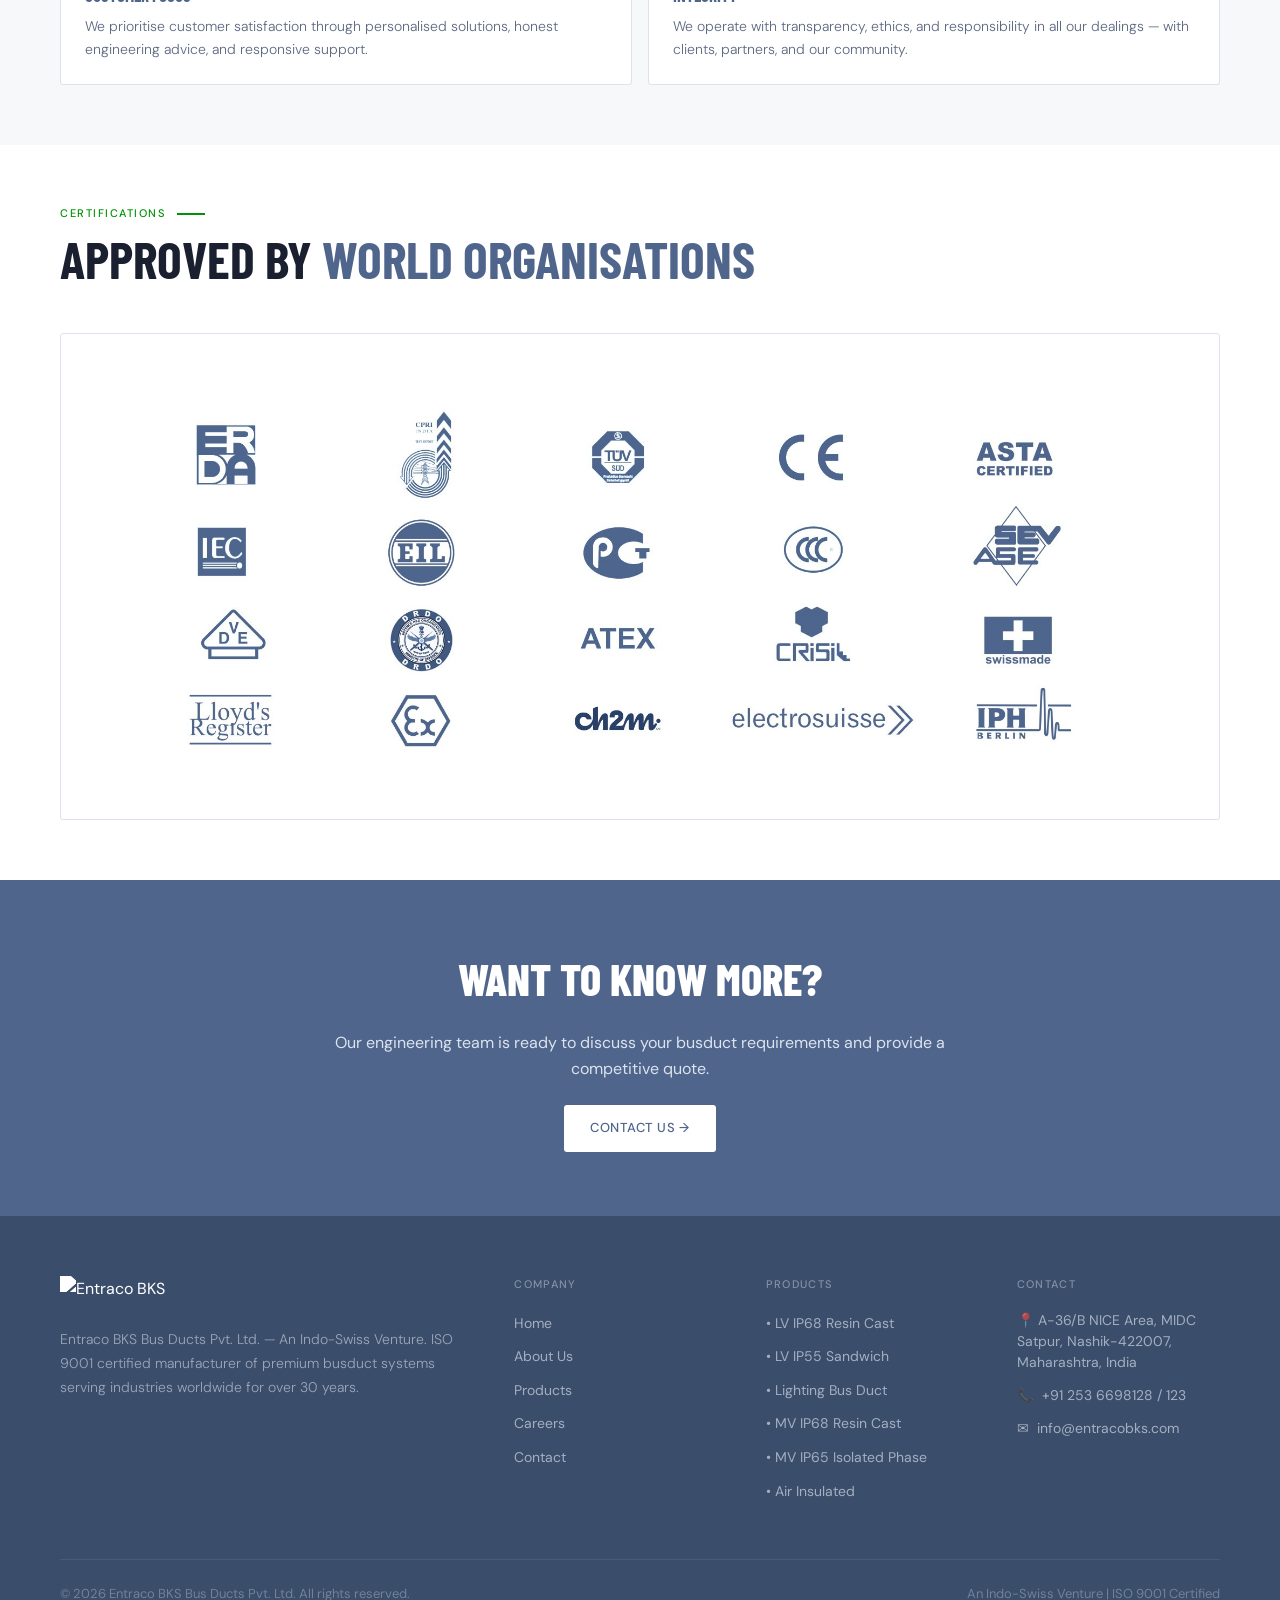
==== commit 16682e59: "Add SEO schema and update index content" ====
--- a/about.html
+++ b/about.html
@@ -26,7 +26,7 @@
         <p style="color:var(--muted);margin-top:1rem;line-height:1.8;font-weight:300">We design, engineer, manufacture, and install Low Voltage and Medium Voltage busduct systems for some of India's most demanding projects — from high-rise towers and data centres to metro rail networks, renewable energy plants, and defence facilities.</p>
         <div style="margin-top:2rem;display:flex;gap:2.5rem;flex-wrap:wrap">
           <div><div style="font-family:var(--font-head);font-size:38px;font-weight:800;color:var(--blue)">30+</div><div style="font-size:11px;color:var(--muted);text-transform:uppercase;letter-spacing:0.06em">Years Experience</div></div>
-          <div><div style="font-family:var(--font-head);font-size:38px;font-weight:800;color:var(--blue)">6</div><div style="font-size:11px;color:var(--muted);text-transform:uppercase;letter-spacing:0.06em">Product Lines</div></div>
+          <div><div style="font-family:var(--font-head);font-size:38px;font-weight:800;color:var(--blue)">6+</div><div style="font-size:11px;color:var(--muted);text-transform:uppercase;letter-spacing:0.06em">Product Lines</div></div>
           <div><div style="font-family:var(--font-head);font-size:38px;font-weight:800;color:var(--blue)">36kV</div><div style="font-size:11px;color:var(--muted);text-transform:uppercase;letter-spacing:0.06em">Max Voltage</div></div>
         </div>
       </div>
--- a/css/style.css
+++ b/css/style.css
@@ -71,7 +71,7 @@
 .btn-white { background: var(--white); color: var(--blue); }
 .btn-white:hover { background: var(--blue-lt); }
 .hero-stats { display: flex; gap: 2.5rem; margin-top: 1.5rem; padding-top: 2rem; border-top: 1px solid var(--border); flex-wrap: wrap; }
-.stat-item .num { font-family: var(--font-head); font-size: 38px; font-weight: 800; color: var(--blue); line-height: 1; }
+.stat-item .num { font-family: var(--font-head); font-size: 28px; font-weight: 800; color: var(--blue); line-height: 1; }
 .stat-item .lbl { font-size: 11px; color: var(--muted); letter-spacing: 0.06em; text-transform: uppercase; margin-top: 3px; }
 
 .section { padding: 60px 1.5rem; }
@@ -256,16 +256,14 @@
 /* ── LOGO SCROLL MARQUEE ── */
 @keyframes slide {
   from { transform: translateX(0); }
-  to   { transform: translateX(-100%); }
+  to   { transform: translateX(-50%); } /* overridden by JS with exact px value */
 }
 
 .logos {
   overflow: hidden;
   padding: 20px 0;
   background: var(--white);
-  white-space: nowrap;
   position: relative;
-  /* fade edges */
 }
 
 .logos::before,
@@ -289,31 +287,39 @@
   background: linear-gradient(to left, var(--white), transparent);
 }
 
-.logos:hover .logos-slide {
+.logos:hover .logos-track {
   animation-play-state: paused;
 }
 
-/* Two identical slides sit side-by-side; when the first finishes sliding
-   fully off-screen (-100%) the second seamlessly takes over */
+/* The track holds both slides and is what animates */
+.logos-track {
+  display: inline-flex;
+  align-items: center;
+  gap: 56px; /* space between the last logo of set 1 and first logo of set 2 */
+  animation: slide 60s linear infinite;
+  will-change: transform;
+  white-space: nowrap;
+}
+
+/* Each slide is just a flex row of logos */
 .logos-slide {
   display: inline-flex;
   align-items: center;
-  gap: 0;
-  animation: slide 60s linear infinite;
-  /* will-change keeps the GPU layer active for smooth motion */
-  will-change: transform;
+  gap: 56px;
+  flex-shrink: 0;
 }
 
 .logos-slide img {
   height: 64px;
   width: auto;
-  margin: 0 28px;
   object-fit: contain;
-  filter: grayscale(1) opacity(0.55);
-  transition: filter 0.2s;
+  filter: grayscale(1);
+  opacity: 0.75;
+  transition: filter 0.2s, opacity 0.2s;
   flex-shrink: 0;
 }
 
 .logos-slide img:hover {
-  filter: grayscale(0) opacity(1);
-}
+  filter: grayscale(0);
+  opacity: 1;
+}
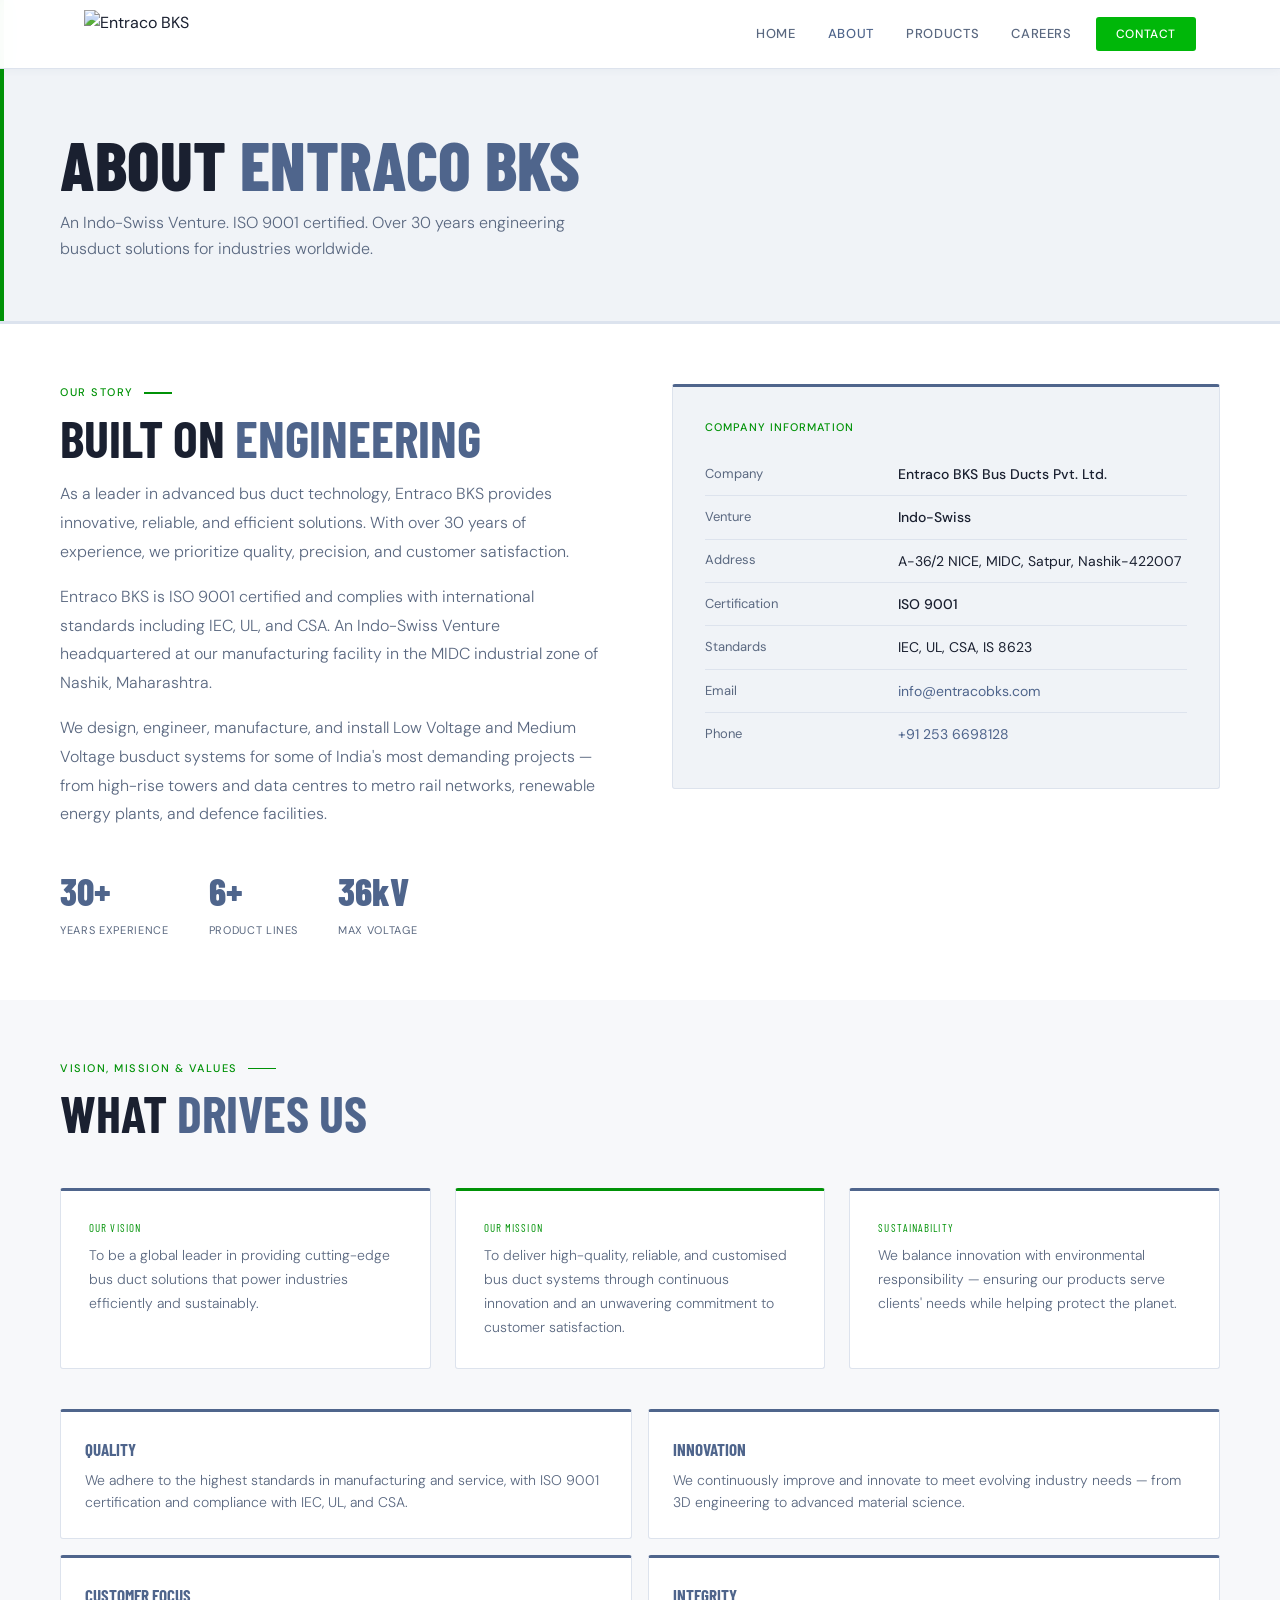
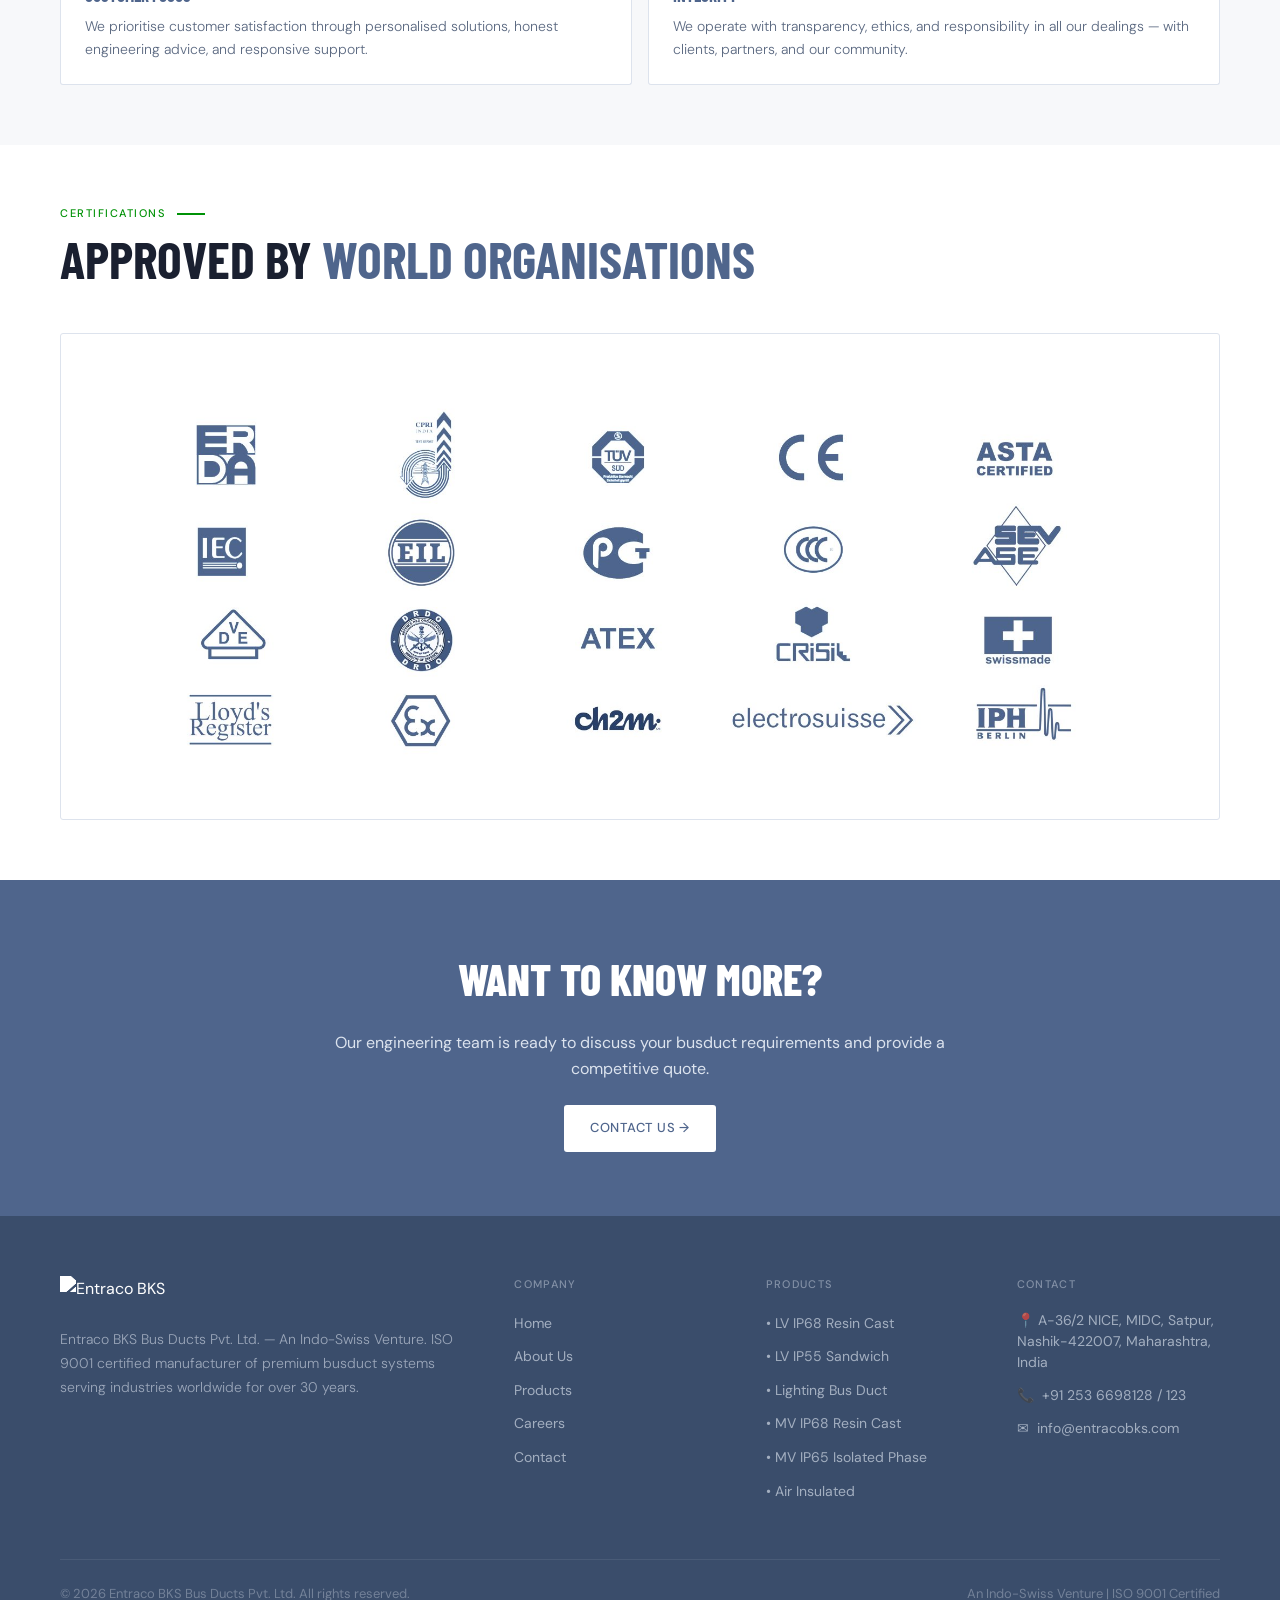
==== commit 7f824707: "Update contact form with Netlify form detection" ====
--- a/about.html
+++ b/about.html
@@ -36,7 +36,7 @@
           <table style="width:100%;font-size:14px;border-collapse:collapse">
             <tr style="border-bottom:1px solid var(--border)"><td style="padding:10px 0;color:var(--muted);font-size:13px;width:40%">Company</td><td style="padding:10px 0;font-weight:500">Entraco BKS Bus Ducts Pvt. Ltd.</td></tr>
             <tr style="border-bottom:1px solid var(--border)"><td style="padding:10px 0;color:var(--muted);font-size:13px">Venture</td><td style="padding:10px 0;font-weight:500">Indo-Swiss</td></tr>
-            <tr style="border-bottom:1px solid var(--border)"><td style="padding:10px 0;color:var(--muted);font-size:13px">Address</td><td style="padding:10px 0">A-36/B NICE Area, MIDC Satpur, Nashik-422007</td></tr>
+            <tr style="border-bottom:1px solid var(--border)"><td style="padding:10px 0;color:var(--muted);font-size:13px">Address</td><td style="padding:10px 0">A-36/2 NICE, MIDC, Satpur, Nashik-422007</td></tr>
             <tr style="border-bottom:1px solid var(--border)"><td style="padding:10px 0;color:var(--muted);font-size:13px">Certification</td><td style="padding:10px 0;font-weight:500">ISO 9001</td></tr>
             <tr style="border-bottom:1px solid var(--border)"><td style="padding:10px 0;color:var(--muted);font-size:13px">Standards</td><td style="padding:10px 0">IEC, UL, CSA, IS 8623</td></tr>
             <tr style="border-bottom:1px solid var(--border)"><td style="padding:10px 0;color:var(--muted);font-size:13px">Email</td><td style="padding:10px 0"><a href="mailto:info@entracobks.com" style="color:var(--blue)">info@entracobks.com</a></td></tr>
--- a/css/style.css
+++ b/css/style.css
@@ -59,7 +59,7 @@
 .hero-visual img { width: 100%; max-width: 500px; border-radius: 4px; box-shadow: 0 16px 48px rgba(79,101,140,0.15); }
 .hero-tag { display: inline-flex; align-items: center; gap: 8px; background: rgba(234,3,41,0.07); border: 1px solid rgba(234,3,41,0.2); color: var(--red); padding: 6px 14px; border-radius: 2px; font-size: 11px; font-weight: 500; letter-spacing: 0.12em; text-transform: uppercase; margin-bottom: 1.5rem; }
 .hero-tag::before { content: ''; width: 6px; height: 6px; background: var(--red); border-radius: 50%; }
-.hero h1 { font-family: var(--font-head); font-size: clamp(44px, 5.5vw, 80px); font-weight: 800; line-height: 0.95; letter-spacing: -0.01em; text-transform: uppercase; color: var(--text); margin-bottom: 1.5rem; }
+.hero h1 { font-family: var(--font-head); font-size: clamp(44px, 4.5vw, 60px); font-weight: 800; line-height: 0.95; letter-spacing: -0.01em; text-transform: uppercase; color: var(--text); margin-bottom: 1.5rem; }
 .hero h1 em { color: var(--blue); font-style: normal; display: block; }
 .hero-sub { font-size: 16px; color: var(--muted); max-width: 460px; margin-bottom: 2.5rem; font-weight: 300; line-height: 1.7; }
 .hero-btns { display: flex; gap: 1rem; flex-wrap: wrap; }
